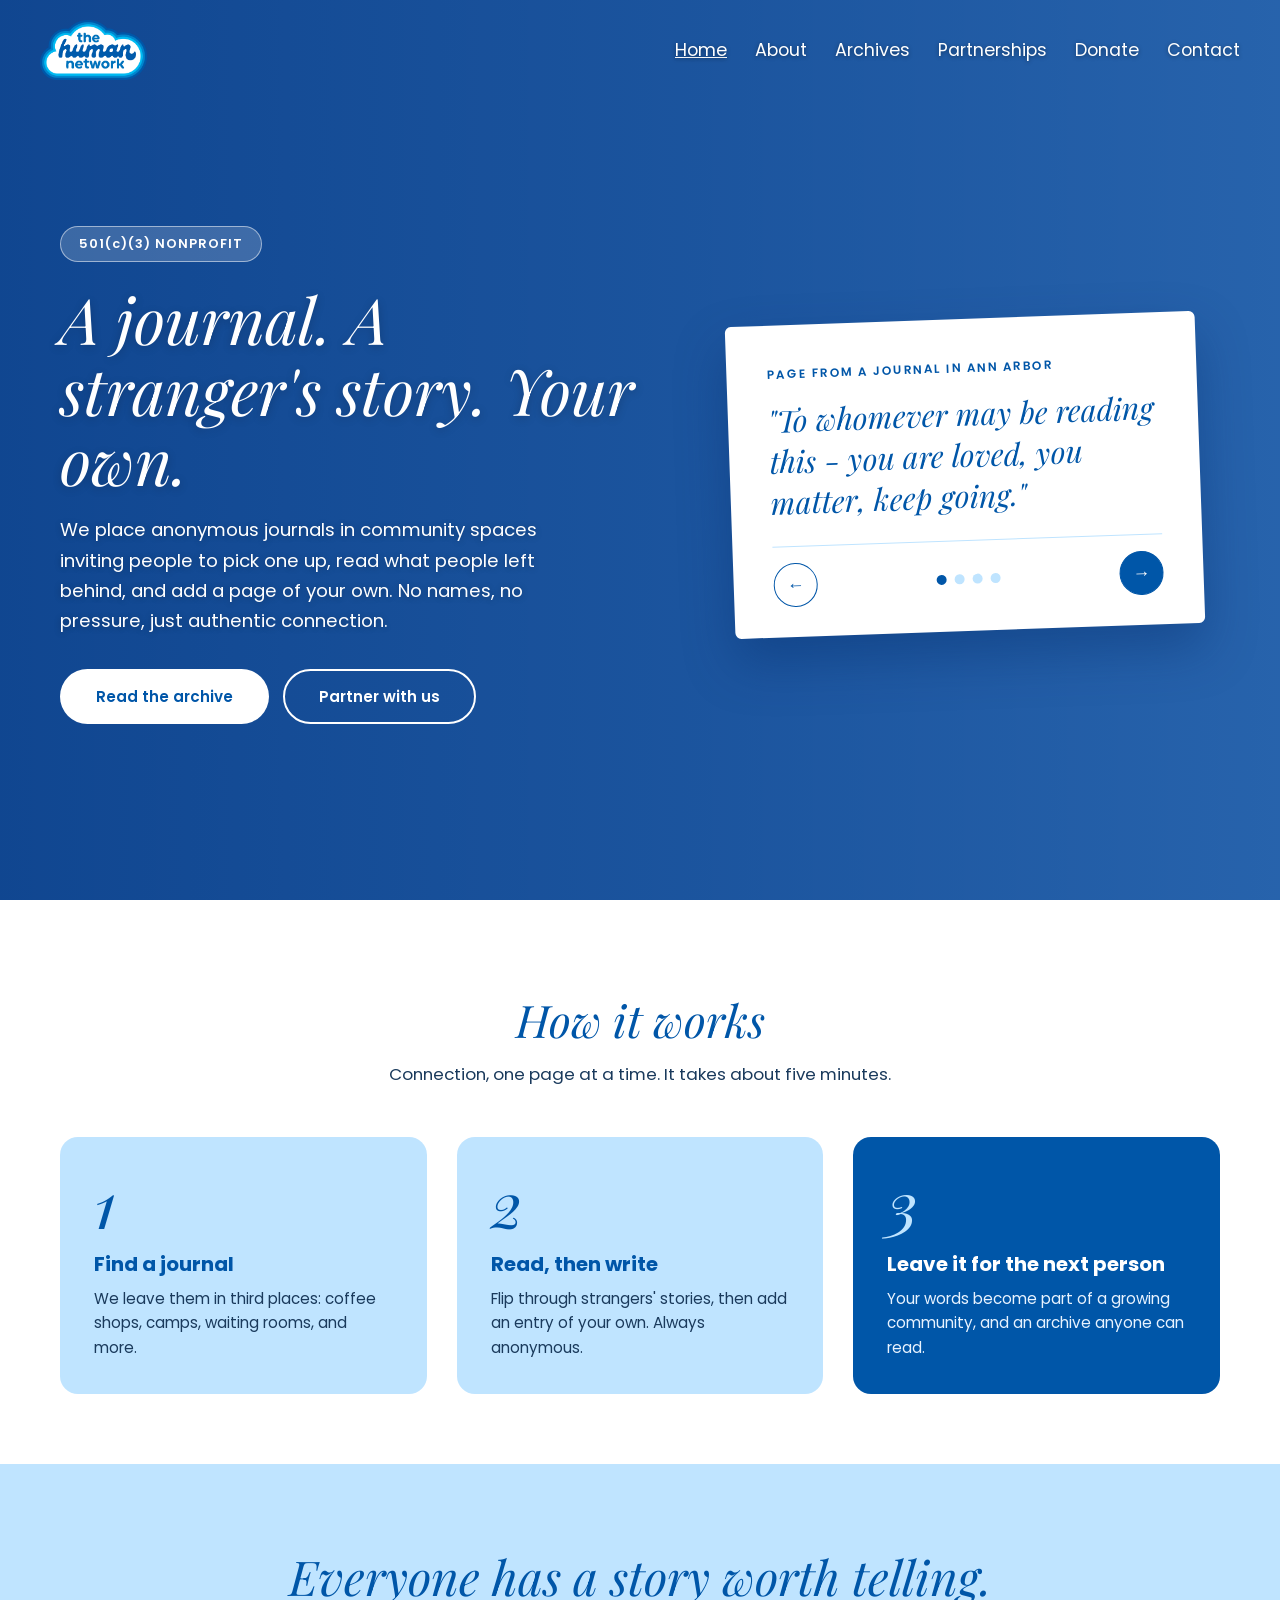
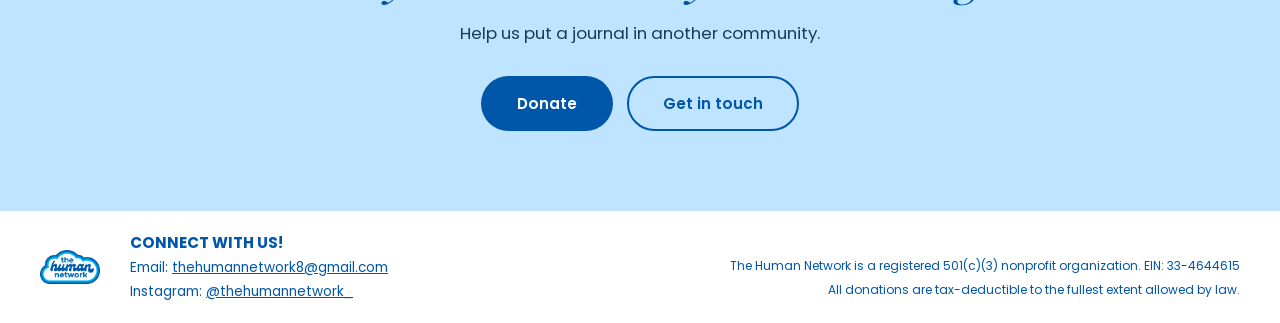
==== index.html @ d45e72b7 "Remove 'digital' from community archive description" ====
<!DOCTYPE html>
<html lang="en">
<head>
  <meta charset="UTF-8">
  <meta name="viewport" content="width=device-width, initial-scale=1.0">
  <title>The Human Network</title>

  <link rel="preconnect" href="https://fonts.googleapis.com">
  <link href="https://fonts.googleapis.com/css2?family=Playfair+Display:ital@0;1&family=Poppins:wght@400;500;600&display=swap" rel="stylesheet">
  <link rel="stylesheet" href="style.css">
</head>
<body>

  <section class="home-hero">
    <nav class="navbar">
      <a href="index.html" class="logo-link">
        <img src="assets/logo.png" alt="The Human Network" class="logo">
      </a>
      <ul class="nav-links">
        <li><a href="index.html" class="active">Home</a></li>
        <li><a href="about.html">About</a></li>
        <li><a href="archives.html">Archives</a></li>
        <li><a href="partnerships.html">Partnerships</a></li>
        <li><a href="donate.html">Donate</a></li>
        <li><a href="contact.html">Contact</a></li>
      </ul>
    </nav>

    <div class="home-hero-inner">
      <div class="home-hero-text">
        <span class="eyebrow">501(c)(3) NONPROFIT</span>
        <h1>A journal. A stranger's story. Your own.</h1>
        <p>We place anonymous journals in community spaces inviting people to pick one up, read what people left behind, and add a page of your own. No names, no pressure, just authentic connection.</p>
        <div class="hero-buttons">
          <a href="archives.html" class="btn btn-white">Read the archive</a>
          <a href="partnerships.html" class="btn btn-outline">Partner with us</a>
        </div>
      </div>

      <div class="quote-card-wrap">
        <div class="quote-card">
          <div class="quote-inner" id="quoteInner">
            <p class="quote-label" id="quoteLabel"></p>
            <blockquote id="quoteText"></blockquote>
          </div>
          <div class="quote-controls">
            <button class="quote-arrow" id="prevQuote" aria-label="Previous quote">&#8592;</button>
            <div class="quote-dots" id="quoteDots"></div>
            <button class="quote-arrow filled" id="nextQuote" aria-label="Next quote">&#8594;</button>
          </div>
        </div>
      </div>
    </div>
  </section>

  <section class="home-steps">
    <h2>How it works</h2>
    <p class="section-sub">Connection, one page at a time. It takes about five minutes.</p>
    <div class="steps-grid">
      <div class="step-card">
        <span class="step-num">1</span>
        <h3>Find a journal</h3>
        <p>We leave them in third places: coffee shops, camps, waiting rooms, and more.</p>
      </div>
      <div class="step-card">
        <span class="step-num">2</span>
        <h3>Read, then write</h3>
        <p>Flip through strangers' stories, then add an entry of your own. Always anonymous.</p>
      </div>
      <div class="step-card dark">
        <span class="step-num">3</span>
        <h3>Leave it for the next person</h3>
        <p>Your words become part of a growing community, and an archive anyone can read.</p>
      </div>
    </div>
  </section>


  <section class="home-cta">
    <h2>Everyone has a story worth telling.</h2>
    <p>Help us put a journal in another community.</p>
    <div class="hero-buttons">
      <a href="donate.html" class="btn btn-blue">Donate</a>
      <a href="contact.html" class="btn btn-blue-outline">Get in touch</a>
    </div>
  </section>

  <footer class="site-footer">
    <img src="assets/logo.png" alt="The Human Network" class="footer-logo">
    <div class="footer-body">
      <div class="footer-row">
        <h3>CONNECT WITH US!</h3>
        <span></span>
      </div>
      <div class="footer-row">
        <p>Email: <a href="mailto:thehumannetwork8@gmail.com">thehumannetwork8@gmail.com</a></p>
        <p class="legal">The Human Network is a registered 501(c)(3) nonprofit organization. EIN: 33-4644615</p>
      </div>
      <div class="footer-row">
        <p>Instagram: <a href="https://www.instagram.com/thehumannetwork_/?hl=en" target="_blank">@thehumannetwork_</a></p>
        <p class="legal">All donations are tax-deductible to the fullest extent allowed by law.</p>
      </div>
    </div>
  </footer>

  <script src="script.js"></script>
</body>
</html>
---- style.css ----
* {
  margin: 0;
  padding: 0;
  box-sizing: border-box;
}

html, body {
  height: 100%;
}

body {
  font-family: 'Poppins', sans-serif;
  color: #222;
}

img {
  max-width: 100%;
  display: block;
}

/* PAGE HERO WRAPPER (nav + quotes share this background) */
.page-hero {
  position: relative;
  min-height: 100vh;
  display: flex;
  flex-direction: column;
  overflow: hidden;
}
.page-bg-img {
  position: absolute;
  inset: 0;
  width: 100%;
  height: 100%;
  object-fit: cover;
  z-index: -1;
}

/* NAV */
.navbar {
  display: flex;
  justify-content: space-between;
  align-items: center;
  padding: 20px 40px;
  background: transparent;
  position: relative;
  z-index: 1;
}
.logo {
  height: 60px;
  width: auto;
}
.nav-links {
  display: flex;
  list-style: none;
  gap: 28px;
}
.nav-links a {
  color: white;
  text-decoration: none;
  font-size: 1.1rem;
  text-shadow: 0 1px 4px rgba(0, 0, 0, 0.4);
}
.nav-links a.active {
  text-decoration: underline;
}
.navbar-light .nav-links a,
.nav-links-dark a {
  color: #0056a8;
  text-shadow: none;
}

/* HERO TAGLINE */
.hero-tagline {
  text-align: center;
  padding: 24px 20px 0;
}
.hero-tagline p {
  font-family: 'Poppins', sans-serif;
  font-weight: 500;
  color: white;
  font-size: 1.15rem;
  text-shadow: 0 1px 6px rgba(0, 0, 0, 0.35);
  max-width: 650px;
  margin: 0 auto;
}

/* QUOTE DESCRIPTOR */
.quote-descriptor {
  font-family: 'Poppins', sans-serif;
  font-weight: 600;
  font-size: 0.9rem;
  letter-spacing: 0.5px;
  text-transform: uppercase;
  color: #bfe4ff;
  margin-bottom: 18px;
  text-shadow: 0 1px 4px rgba(0, 0, 0, 0.3);
  transition: opacity 0.5s ease;
}
.quote-descriptor.fade-out {
  opacity: 0;
}

/* QUOTE SLIDER */
.quote-slider {
  flex: 1;
  position: relative;
  display: flex;
  align-items: center;
  justify-content: center;
  text-align: center;
}
.quote-content {
  position: relative;
  max-width: 700px;
  padding: 0 80px;
  overflow: hidden;
}
.quote-inner {
  transition: transform 0.5s ease, opacity 0.5s ease;
}
.quote-inner.slide-out-left {
  transform: translateX(-60px);
  opacity: 0;
}
.quote-inner.slide-out-right {
  transform: translateX(60px);
  opacity: 0;
}
#quoteText {
  font-family: 'Playfair Display', serif;
  font-style: italic;
  font-size: 2rem;
  color: white;
  text-shadow: 0 1px 6px rgba(0, 0, 0, 0.3);
}
#quoteSource {
  font-family: 'Poppins', sans-serif;
  font-weight: 600;
  color: white;
  margin-top: 20px;
  text-shadow: 0 1px 6px rgba(0, 0, 0, 0.3);
}
.arrow {
  position: absolute;
  top: 50%;
  transform: translateY(-50%);
  background: rgba(255, 255, 255, 0.2);
  border: none;
  color: white;
  font-size: 1.5rem;
  padding: 10px 15px;
  cursor: pointer;
  border-radius: 50%;
  z-index: 2;
}
.arrow-left {
  left: 30px;
}
.arrow-right {
  right: 30px;
}

/* FOOTER */
.site-footer {
  display: flex;
  align-items: center;
  gap: 30px;
  padding: 20px 40px;
  background: white;
  color: #0056a8;
}
.footer-logo {
  width: 60px;
  height: 60px;
  object-fit: contain;
  flex-shrink: 0;
}
.footer-body {
  flex: 1;
  display: flex;
  flex-direction: column;
  gap: 4px;
}
.footer-row {
  display: flex;
  justify-content: space-between;
  gap: 20px;
}
.footer-row h3,
.footer-row p {
  flex: 1;
  color: #0056a8;
  font-family: 'Poppins', sans-serif;
}
.footer-row h3 {
  font-size: 0.95rem;
}
.footer-row p {
  font-size: 0.85rem;
  line-height: 1.5;
}
.footer-row a {
  color: #0056a8;
  text-decoration: underline;
}
.footer-row .legal {
  text-align: right;
  font-size: 0.75rem;
  line-height: 1.4;
}

/* ABOUT PAGE — HERO */
.about-top {
  background: #bfe4ff;
}
.about-hero {
  display: flex;
  flex-wrap: wrap;
  align-items: center;
  gap: 40px;
  padding: 40px 60px 80px;
  color: #1a3a5c;
}
.about-hero-image,
.about-hero-text {
  flex: 1;
  min-width: 300px;
}
.about-hero-image img {
  width: 100%;
  height: auto;
  border-radius: 16px;
}
.about-hero-text p {
  margin-bottom: 20px;
  line-height: 1.7;
  font-size: 1.15rem;
}
.pink-heading {
  color: #0056a8;
  text-decoration: underline;
  font-family: 'Playfair Display', serif;
  font-style: italic;
  font-size: 2rem;
  margin: 28px 0 14px;
}
.pink-heading:first-child {
  margin-top: 0;
}

/* ABOUT PAGE — OUR STORY */
.our-story {
  background: #0056a8;
  color: white;
  text-align: center;
  padding: 60px 40px;
}
.our-story h2 {
  font-family: 'Playfair Display', serif;
  font-size: 2.5rem;
  margin-bottom: 40px;
}
.story-grid {
  display: flex;
  flex-wrap: wrap;
  gap: 30px;
  justify-content: center;
}
.story-card {
  background: white;
  color: #0056a8;
  border-radius: 12px;
  padding: 30px;
  max-width: 340px;
  flex: 1;
  min-width: 260px;
  text-align: left;
}
.story-card img {
  width: 140px;
  height: 140px;
  object-fit: cover;
  border-radius: 50%;
  margin: 0 auto 20px;
  display: block;
}
.story-card h3 {
  font-family: 'Playfair Display', serif;
  text-align: center;
  margin-bottom: 14px;
}
.story-card p {
  font-size: 0.88rem;
  line-height: 1.55;
}

/* ABOUT PAGE — RESOURCES */
.resources {
  background: #bfe4ff;
  padding: 60px 40px;
  text-align: center;
}
.resources h2 {
  color: #0056a8;
  font-family: 'Playfair Display', serif;
  text-decoration: underline;
  font-size: 2.2rem;
  margin-bottom: 16px;
}
.resources-intro {
  max-width: 700px;
  margin: 0 auto 40px;
  color: #333;
}
.resource-grid {
  display: grid;
  grid-template-columns: repeat(auto-fit, minmax(230px, 1fr));
  gap: 20px;
  max-width: 1100px;
  margin: 0 auto;
}
.resource-card {
  background: #0056a8;
  color: white;
  border-radius: 12px;
  padding: 24px;
  text-align: left;
}
.resource-card h3 {
  font-family: 'Poppins', sans-serif;
  font-size: 1.05rem;
  margin-bottom: 8px;
}
.resource-card p {
  font-size: 0.85rem;
  line-height: 1.45;
  margin-bottom: 10px;
}
.resource-card a {
  color: #bfe4ff;
  font-weight: 600;
  text-decoration: underline;
}

/* ARCHIVES PAGE */
.archives-top {
  background: #bfe4ff;
  padding-bottom: 60px;
}
.archives-header {
  text-align: center;
  padding: 50px 20px 40px;
}
.archives-header h1 {
  font-family: 'Playfair Display', serif;
  font-style: italic;
  font-size: 3.2rem;
  color: #0056a8;
  letter-spacing: 1px;
  display: inline-block;
  border-bottom: 3px solid #26b9f0;
  padding-bottom: 8px;
  margin-bottom: 16px;
}
.archives-header p {
  font-family: 'Poppins', sans-serif;
  font-size: 1.1rem;
  color: #1a3a5c;
}

.archives-grid {
  display: grid;
  grid-template-columns: repeat(3, 1fr);
  gap: 40px;
  padding: 20px 60px 0;
}
.archive-card {
  text-align: center;
  position: relative;
  overflow: hidden;
  background: #bfe4ff;
}
.archive-card h3 {
  font-family: 'Poppins', sans-serif;
  font-weight: 600;
  font-size: 1.3rem;
  color: #0056a8;
  margin-bottom: 4px;
}
.archive-location {
  font-family: 'Poppins', sans-serif;
  color: #1a3a5c;
  font-size: 0.95rem;
  margin-bottom: 16px;
}
.flipbook-wrap {
  position: relative;
  width: 100%;
}
.flipbook-wrap iframe {
  width: 100%;
  height: 460px;
  border: 1px solid lightgray;
  border-radius: 8px;
}

@media (max-width: 900px) {
  .archives-grid {
    grid-template-columns: repeat(2, 1fr);
  }
}
@media (max-width: 600px) {
  .archives-grid {
    grid-template-columns: 1fr;
  }
}

/* DONATE PAGE */
.donate-top {
  background: #bfe4ff;
}
.donate-hero {
  display: flex;
  flex-wrap: wrap;
  gap: 50px;
  padding: 30px 60px 80px;
  align-items: center;
}
.donate-left {
  flex: 1.2;
  min-width: 320px;
  display: flex;
  flex-direction: column;
}
.donate-left h1 {
  font-family: 'Playfair Display', serif;
  font-style: italic;
  font-size: 2.6rem;
  color: #0056a8;
  margin-bottom: 16px;
}
.donate-left p {
  font-family: 'Poppins', sans-serif;
  color: #1a3a5c;
  font-size: 1rem;
  line-height: 1.6;
  margin-bottom: 24px;
}
.donate-left img {
  width: 100%;
  flex: 1;
  max-height: 600px;
  object-fit: cover;
  object-position: bottom;
  border-radius: 16px;
}
.donate-right {
  flex: 1;
  min-width: 380px;
  display: flex;
  justify-content: center;
  padding-top: 10px;
}
.donate-right dbox-widget {
  width: 100%;
  max-width: 460px;
}

/* CONTACT PAGE */
.contact-top {
  background: #bfe4ff;
}
.contact-hero {
  text-align: center;
  padding: 50px 60px 20px;
}
.contact-hero h1 {
  font-family: 'Poppins', sans-serif;
  font-weight: 600;
  font-size: 2.1rem;
  color: #0056a8;
  max-width: 900px;
  margin: 0 auto 16px;
  line-height: 1.4;
}

.contact-message-section {
  text-align: center;
  padding: 20px 60px 80px;
}
.contact-email {
  font-weight: 600;
  font-size: 1.2rem;
  font-family: 'Poppins', sans-serif;
  color: #1a3a5c;
}
.contact-email a {
  color: #0056a8;
  text-decoration: underline;
}

/* TEAM SECTION */
.team-section {
  background: #bfe4ff;
  text-align: center;
  padding: 60px 40px 80px;
}
.team-section h2 {
  font-family: 'Playfair Display', serif;
  font-size: 2.5rem;
  color: #0056a8;
  margin-bottom: 50px;
}
.team-grid {
  display: flex;
  flex-wrap: wrap;
  justify-content: center;
  gap: 60px;
}
.team-member {
  max-width: 260px;
}
.team-member img {
  width: 220px;
  height: 280px;
  object-fit: cover;
  border-radius: 16px;
  margin: 0 auto 16px;
}
.team-member h3 {
  font-family: 'Playfair Display', serif;
  color: #0056a8;
  font-size: 1.3rem;
  margin-bottom: 4px;
}
.team-member p {
  font-family: 'Poppins', sans-serif;
  color: #1a3a5c;
}

/* PARTNERSHIPS PAGE */
.partnerships-top {
  background: #bfe4ff;
}
.partnerships-header {
  text-align: center;
  padding: 50px 20px 60px;
}
.partnerships-header h1 {
  font-family: 'Playfair Display', serif;
  font-style: italic;
  font-size: 3rem;
  color: #0056a8;
  margin-bottom: 14px;
}
.partnerships-header p {
  font-family: 'Poppins', sans-serif;
  color: #1a3a5c;
  font-size: 1.05rem;
  max-width: 650px;
  margin: 0 auto;
}

.partnerships-bento {
  background: white;
  padding: 60px;
  display: grid;
  grid-template-columns: repeat(2, 1fr);
  gap: 30px;
  max-width: 1300px;
  margin: 0 auto;
}
.bento-card {
  border-radius: 16px;
  min-height: 320px;
}
.bento-dark {
  background: #0056a8;
  color: white;
}
.bento-light {
  background: #bfe4ff;
  color: #1a3a5c;
}

/* Split layout: image left, text right, side by side */
.bento-split {
  display: flex;
  overflow: hidden;
}
.bento-split-image {
  flex: 1;
  min-width: 0;
}
.bento-split-image img {
  width: 100%;
  height: 100%;
  min-height: 320px;
  object-fit: cover;
  display: block;
}
.bento-split-text {
  flex: 1;
  padding: 30px;
  display: flex;
  flex-direction: column;
  justify-content: center;
}

/* Text-only layout */
.bento-text-only {
  padding: 36px;
  display: flex;
  flex-direction: column;
  justify-content: center;
}

.bento-card h3 {
  font-family: 'Playfair Display', serif;
  font-style: italic;
  font-size: 1.5rem;
  margin-bottom: 14px;
}
.bento-dark h3 {
  color: white;
}
.bento-light h3 {
  color: #0056a8;
}

.bento-card ul {
  list-style: none;
  padding: 0;
}
.bento-card li {
  font-family: 'Poppins', sans-serif;
  font-size: 0.92rem;
  line-height: 1.6;
  padding-left: 18px;
  position: relative;
  margin-bottom: 8px;
}
.bento-dark li {
  color: #e8f3ff;
}
.bento-light li {
  color: #1a3a5c;
}
.bento-dark li::before {
  content: "•";
  color: #bfe4ff;
  position: absolute;
  left: 0;
}
.bento-light li::before {
  content: "•";
  color: #0056a8;
  position: absolute;
  left: 0;
}

@media (max-width: 800px) {
  .partnerships-bento {
    grid-template-columns: 1fr;
    padding: 40px 24px;
  }
  .bento-split {
    flex-direction: column;
  }
  .bento-split-image img {
    min-height: 220px;
  }
}

/* PARTNERSHIPS CTA */
.header-cta {
  display: flex;
  align-items: center;
  justify-content: center;
  flex-wrap: wrap;
  gap: 18px;
  margin-top: 28px;
}
.header-cta span {
  font-family: 'Playfair Display', serif;
  font-style: italic;
  font-size: 1.3rem;
  color: #0056a8;
}
.cta-btn {
  display: inline-block;
  background: #0056a8;
  color: white;
  font-family: 'Poppins', sans-serif;
  font-weight: 600;
  padding: 12px 32px;
  border-radius: 30px;
  text-decoration: none;
  letter-spacing: 0.5px;
}
.cta-btn:hover {
  background: #003f7d;
}

/* HOME PAGE */
.home-hero {
  position: relative;
  min-height: 100vh;
  display: flex;
  flex-direction: column;
  background:
    linear-gradient(90deg, rgba(0, 50, 125, 0.62) 0%, rgba(0, 50, 125, 0.35) 55%, rgba(0, 50, 125, 0.08) 100%),
    url('assets/quote-bg.jpg') center / cover no-repeat #2a67b0;
}
.home-hero-inner {
  flex: 1;
  display: flex;
  flex-wrap: wrap;
  align-items: center;
  justify-content: center;
  gap: 60px;
  padding: 30px 60px 80px;
  max-width: 1280px;
  margin: 0 auto;
  width: 100%;
}
.home-hero-text {
  flex: 1 1 480px;
}
.eyebrow {
  display: inline-block;
  background: rgba(255, 255, 255, 0.18);
  border: 1px solid rgba(255, 255, 255, 0.5);
  color: white;
  border-radius: 30px;
  padding: 8px 18px;
  font-size: 0.8rem;
  font-weight: 600;
  letter-spacing: 1px;
}
.home-hero-text h1 {
  font-family: 'Playfair Display', serif;
  font-style: italic;
  font-weight: 400;
  font-size: clamp(2.4rem, 5vw, 4.2rem);
  line-height: 1.1;
  color: white;
  margin: 22px 0 20px;
  text-shadow: 0 2px 10px rgba(0, 0, 0, 0.2);
}
.home-hero-text p {
  color: white;
  font-size: 1.15rem;
  line-height: 1.65;
  max-width: 520px;
  margin-bottom: 32px;
  text-shadow: 0 1px 6px rgba(0, 0, 0, 0.25);
}
.hero-buttons {
  display: flex;
  gap: 14px;
  flex-wrap: wrap;
}
.btn {
  display: inline-block;
  font-family: 'Poppins', sans-serif;
  font-weight: 600;
  font-size: 0.95rem;
  padding: 14px 34px;
  border-radius: 30px;
  text-decoration: none;
  border: 2px solid transparent;
}
.btn-white { background: white; color: #0056a8; }
.btn-outline { border-color: white; color: white; }
.btn-blue { background: #0056a8; color: white; }
.btn-blue-outline { border-color: #0056a8; color: #0056a8; }

/* Quote card */
.quote-card-wrap {
  flex: 1 1 400px;
  display: flex;
  justify-content: center;
}
.quote-card {
  background: white;
  border-radius: 6px;
  padding: 40px 40px 30px;
  max-width: 470px;
  box-shadow: 0 24px 50px rgba(0, 40, 100, 0.35);
  transform: rotate(-2deg);
}
.quote-card .quote-inner {
  transition: transform 0.4s ease, opacity 0.4s ease;
}
.quote-card .quote-inner.slide-out-left { transform: translateX(-40px); opacity: 0; }
.quote-card .quote-inner.slide-out-right { transform: translateX(40px); opacity: 0; }
.quote-label {
  font-size: 0.75rem;
  font-weight: 600;
  letter-spacing: 1.5px;
  text-transform: uppercase;
  color: #0056a8;
}
.quote-card blockquote {
  font-family: 'Playfair Display', serif;
  font-style: italic;
  font-size: 1.9rem;
  line-height: 1.35;
  color: #0056a8;
  margin: 16px 0 24px;
}
.quote-controls {
  display: flex;
  justify-content: space-between;
  align-items: center;
  border-top: 1px solid #bfe4ff;
  padding-top: 16px;
}
.quote-arrow {
  width: 44px;
  height: 44px;
  border-radius: 50%;
  border: 1px solid #0056a8;
  background: white;
  color: #0056a8;
  font-size: 1.1rem;
  cursor: pointer;
}
.quote-arrow.filled { background: #0056a8; color: white; }
.quote-dots { display: flex; gap: 8px; }
.quote-dot {
  width: 10px;
  height: 10px;
  border-radius: 50%;
  border: none;
  padding: 0;
  background: #bfe4ff;
  cursor: pointer;
}
.quote-dot.active { background: #0056a8; }

/* How it works */
.home-steps {
  background: white;
  text-align: center;
  padding: 90px 60px 70px;
}
.home-steps h2,
.home-values h2,
.home-cta h2 {
  font-family: 'Playfair Display', serif;
  font-style: italic;
  font-weight: 400;
  font-size: 2.8rem;
  color: #0056a8;
  margin-bottom: 12px;
}
.section-sub {
  color: #1a3a5c;
  font-size: 1.05rem;
  max-width: 560px;
  margin: 0 auto 50px;
}
.steps-grid {
  display: grid;
  grid-template-columns: repeat(auto-fit, minmax(260px, 1fr));
  gap: 30px;
  max-width: 1200px;
  margin: 0 auto;
  text-align: left;
}
.step-card {
  background: #bfe4ff;
  border-radius: 18px;
  padding: 34px;
  color: #1a3a5c;
}
.step-card.dark { background: #0056a8; color: #e8f3ff; }
.step-num {
  display: block;
  font-family: 'Playfair Display', serif;
  font-style: italic;
  font-size: 4rem;
  line-height: 1;
  color: #0056a8;
}
.step-card.dark .step-num { color: #bfe4ff; }
.step-card h3 {
  font-size: 1.25rem;
  color: #0056a8;
  margin: 14px 0 8px;
}
.step-card.dark h3 { color: white; }
.step-card p { font-size: 0.95rem; line-height: 1.6; }

/* Values */
.home-values {
  display: flex;
  flex-wrap: wrap;
  align-items: center;
  gap: 60px;
  max-width: 1200px;
  margin: 0 auto;
  padding: 70px 60px 90px;
}
.values-text { flex: 1 1 380px; }
.values-text h2 { font-size: 2.8rem; margin-bottom: 18px; }
.values-text p { font-size: 1.05rem; line-height: 1.7; color: #1a3a5c; }
.values-list { flex: 1 1 420px; display: grid; gap: 16px; }
.value-card {
  border: 2px solid #bfe4ff;
  border-radius: 16px;
  padding: 22px 26px;
}
.value-card h3 {
  font-family: 'Playfair Display', serif;
  font-style: italic;
  font-size: 1.6rem;
  color: #0056a8;
}
.value-card p { font-size: 0.95rem; color: #1a3a5c; margin-top: 4px; }

/* Closing call to action */
.home-cta {
  background: #bfe4ff;
  text-align: center;
  padding: 80px 40px;
}
.home-cta h2 { font-size: 3rem; }
.home-cta p { color: #1a3a5c; font-size: 1.05rem; margin: 0 auto 30px; }
.home-cta .hero-buttons { justify-content: center; }

.quote-card #quoteText {
  color: #0056a8;
  text-shadow: none;
  font-size: 1.9rem;
}
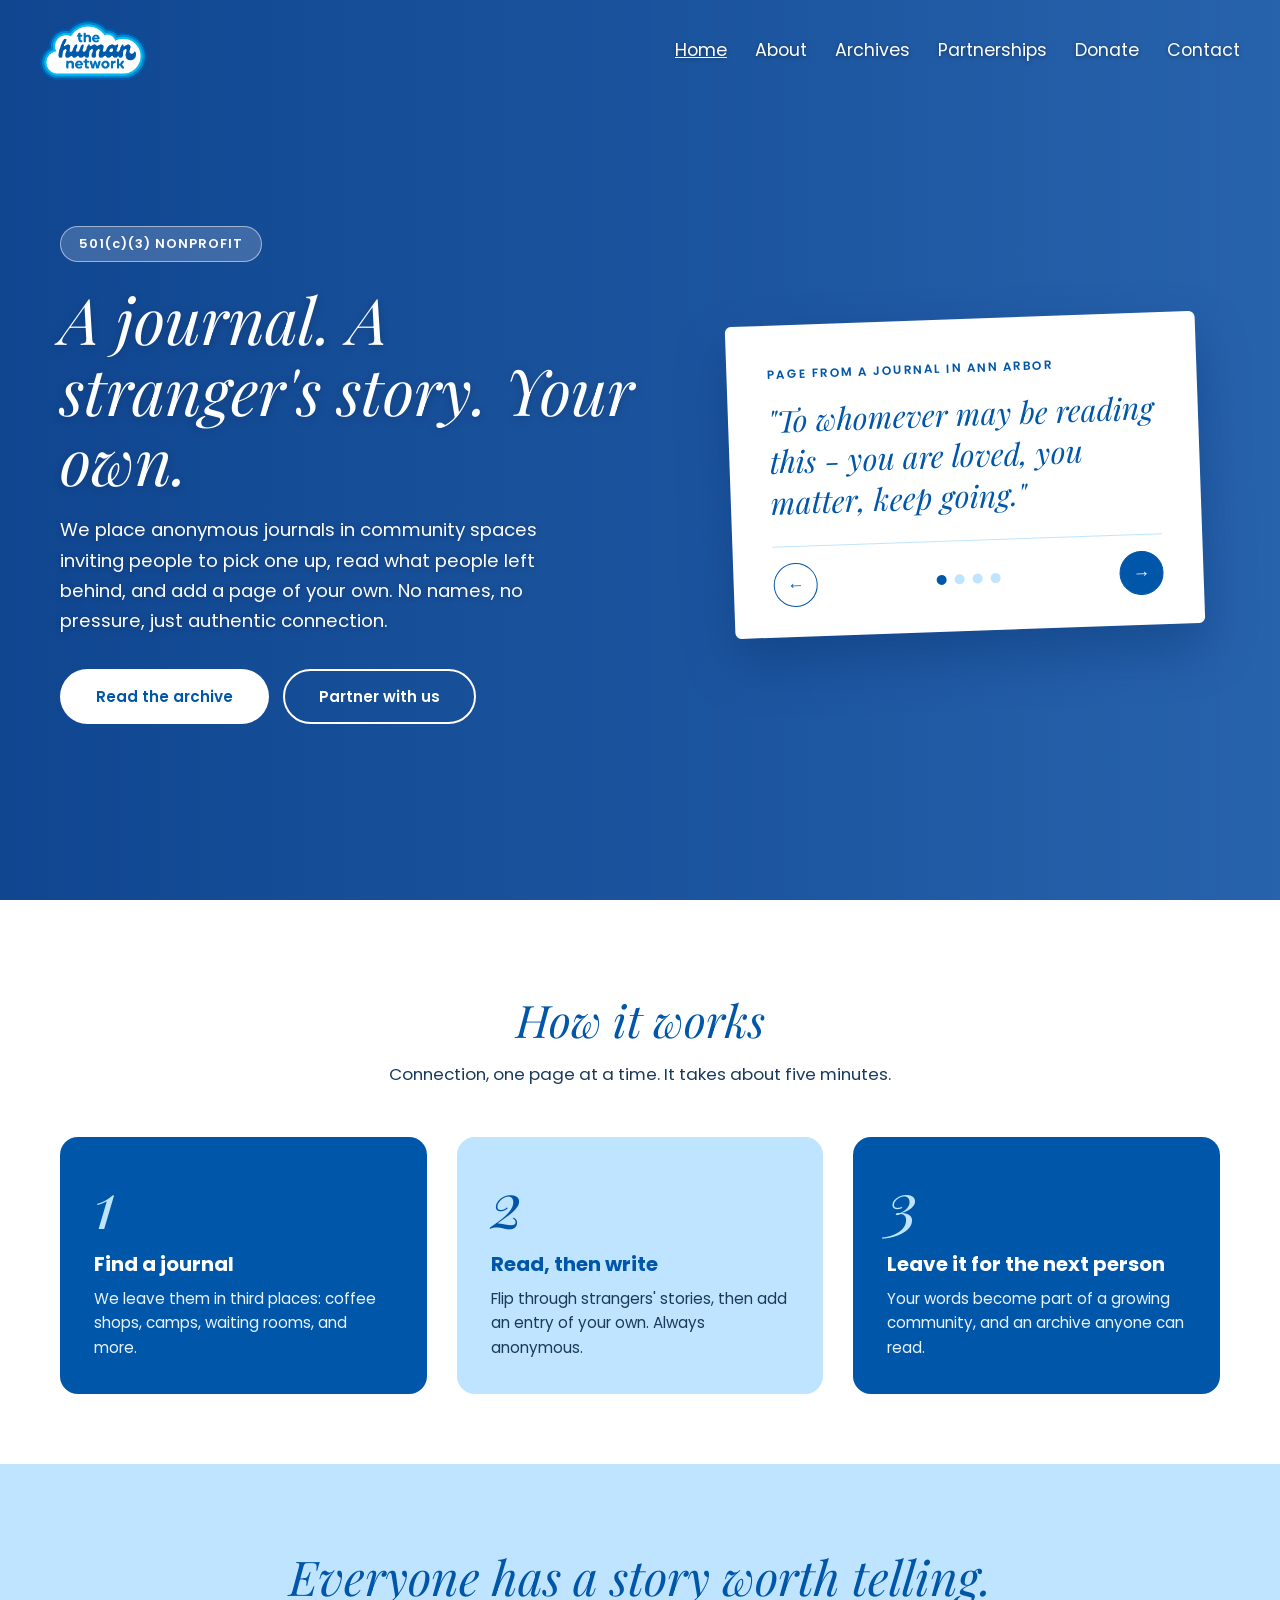
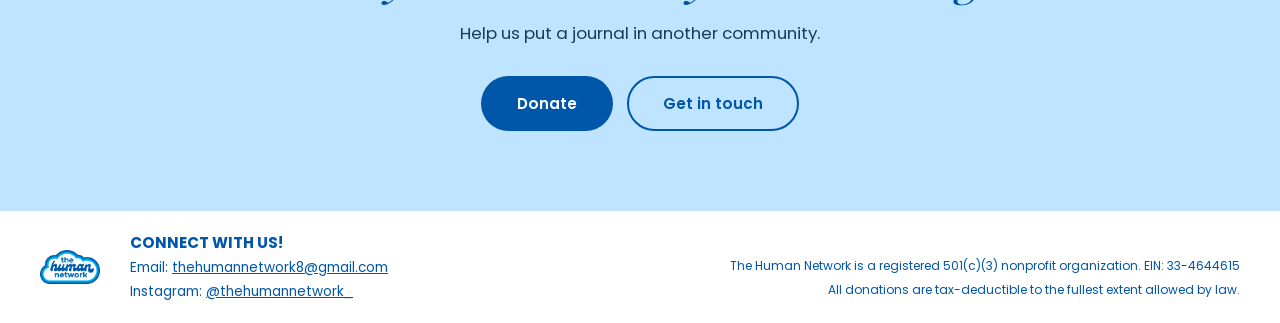
==== commit 467b3038: "Change step-card class to 'dark' in index.html" ====
--- a/index.html
+++ b/index.html
@@ -57,7 +57,7 @@
     <h2>How it works</h2>
     <p class="section-sub">Connection, one page at a time. It takes about five minutes.</p>
     <div class="steps-grid">
-      <div class="step-card">
+      <div class="step-card dark">
         <span class="step-num">1</span>
         <h3>Find a journal</h3>
         <p>We leave them in third places: coffee shops, camps, waiting rooms, and more.</p>
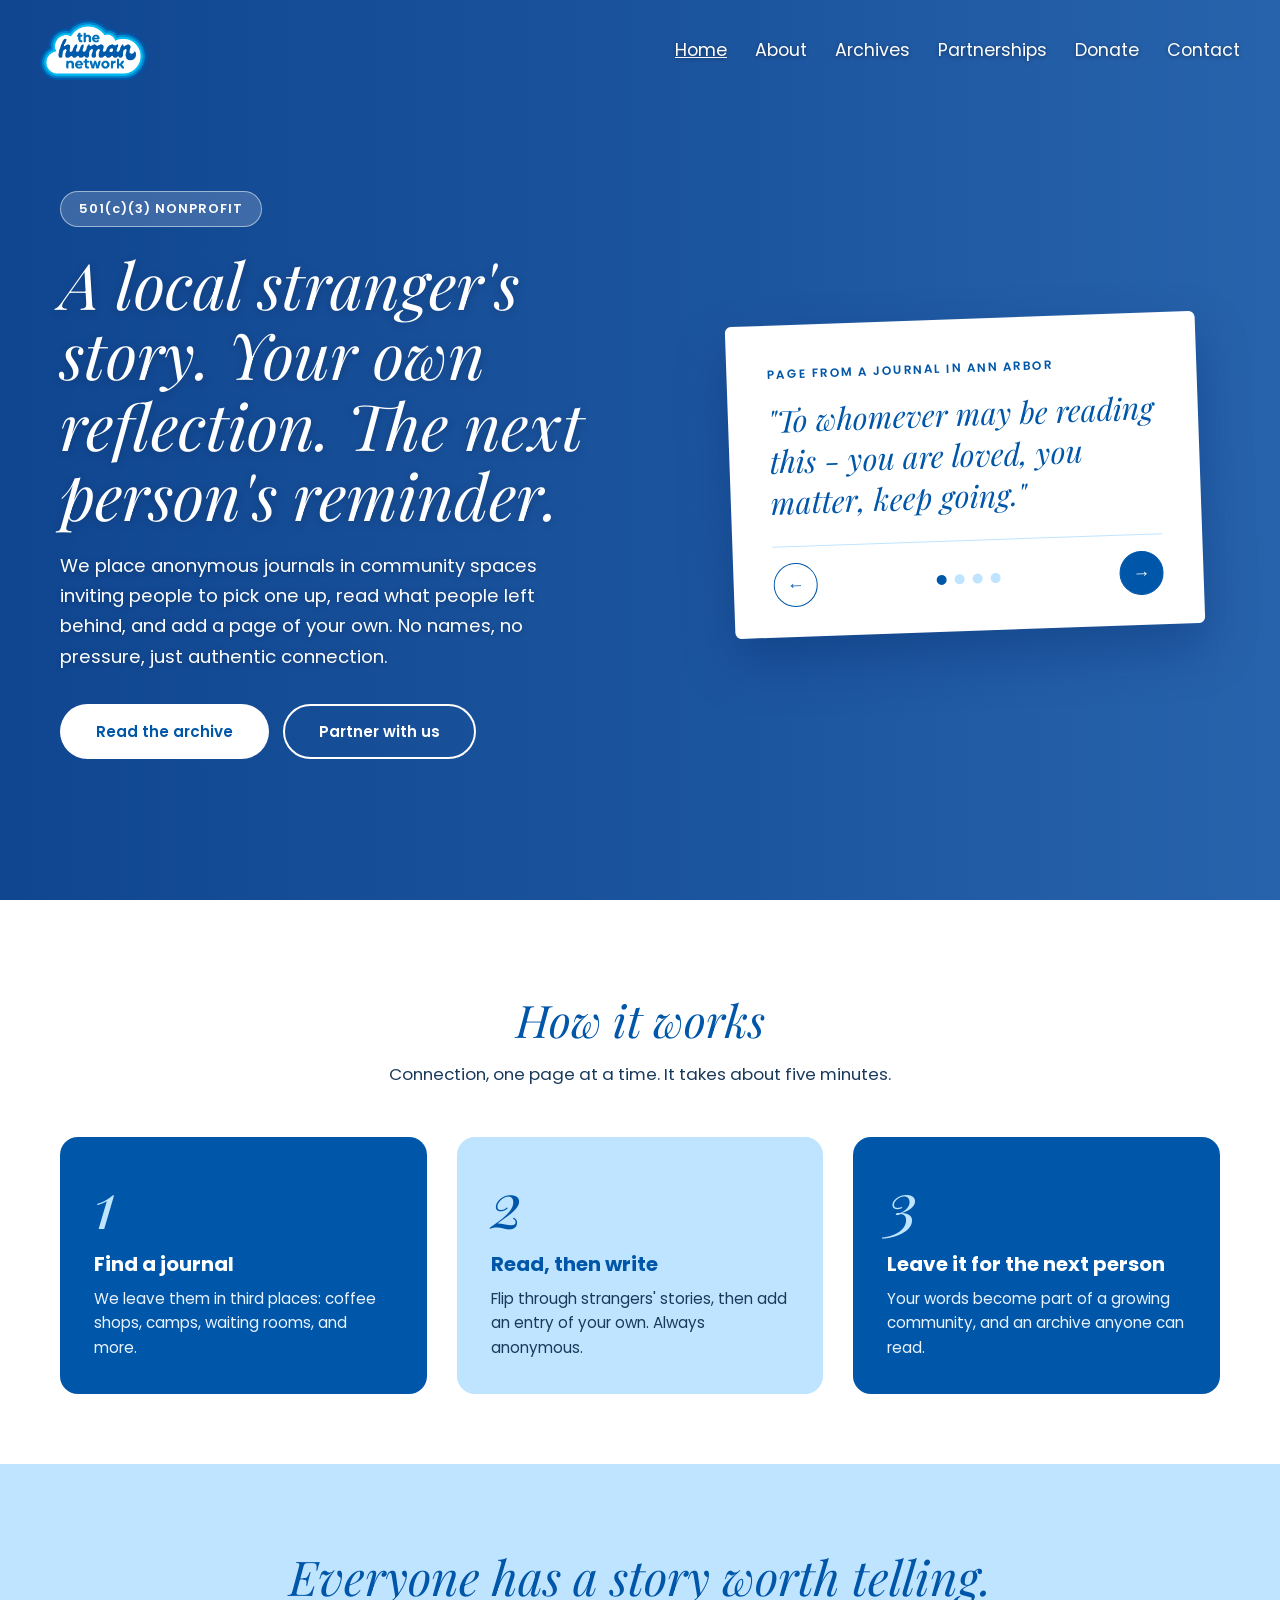
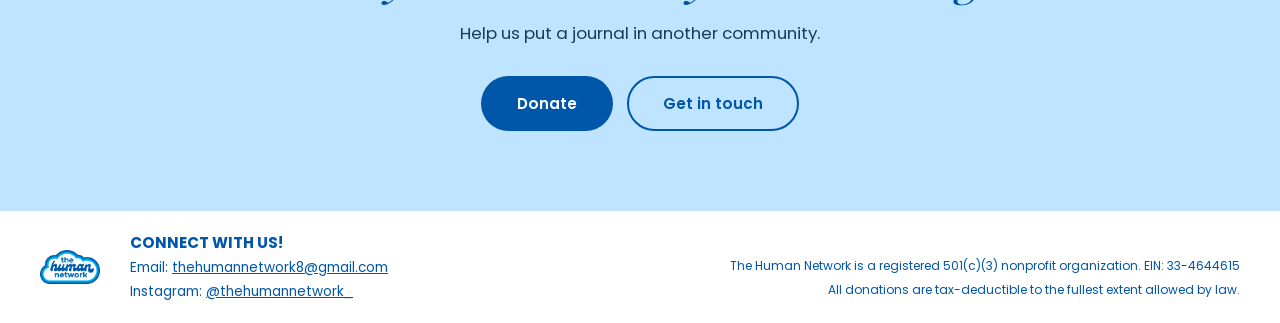
==== commit ce17a4b8: "Update hero text in index.html" ====
--- a/index.html
+++ b/index.html
@@ -29,7 +29,7 @@
     <div class="home-hero-inner">
       <div class="home-hero-text">
         <span class="eyebrow">501(c)(3) NONPROFIT</span>
-        <h1>A journal. A stranger's story. Your own.</h1>
+        <h1>A local stranger's story. Your own reflection. The next person's reminder.</h1>
         <p>We place anonymous journals in community spaces inviting people to pick one up, read what people left behind, and add a page of your own. No names, no pressure, just authentic connection.</p>
         <div class="hero-buttons">
           <a href="archives.html" class="btn btn-white">Read the archive</a>
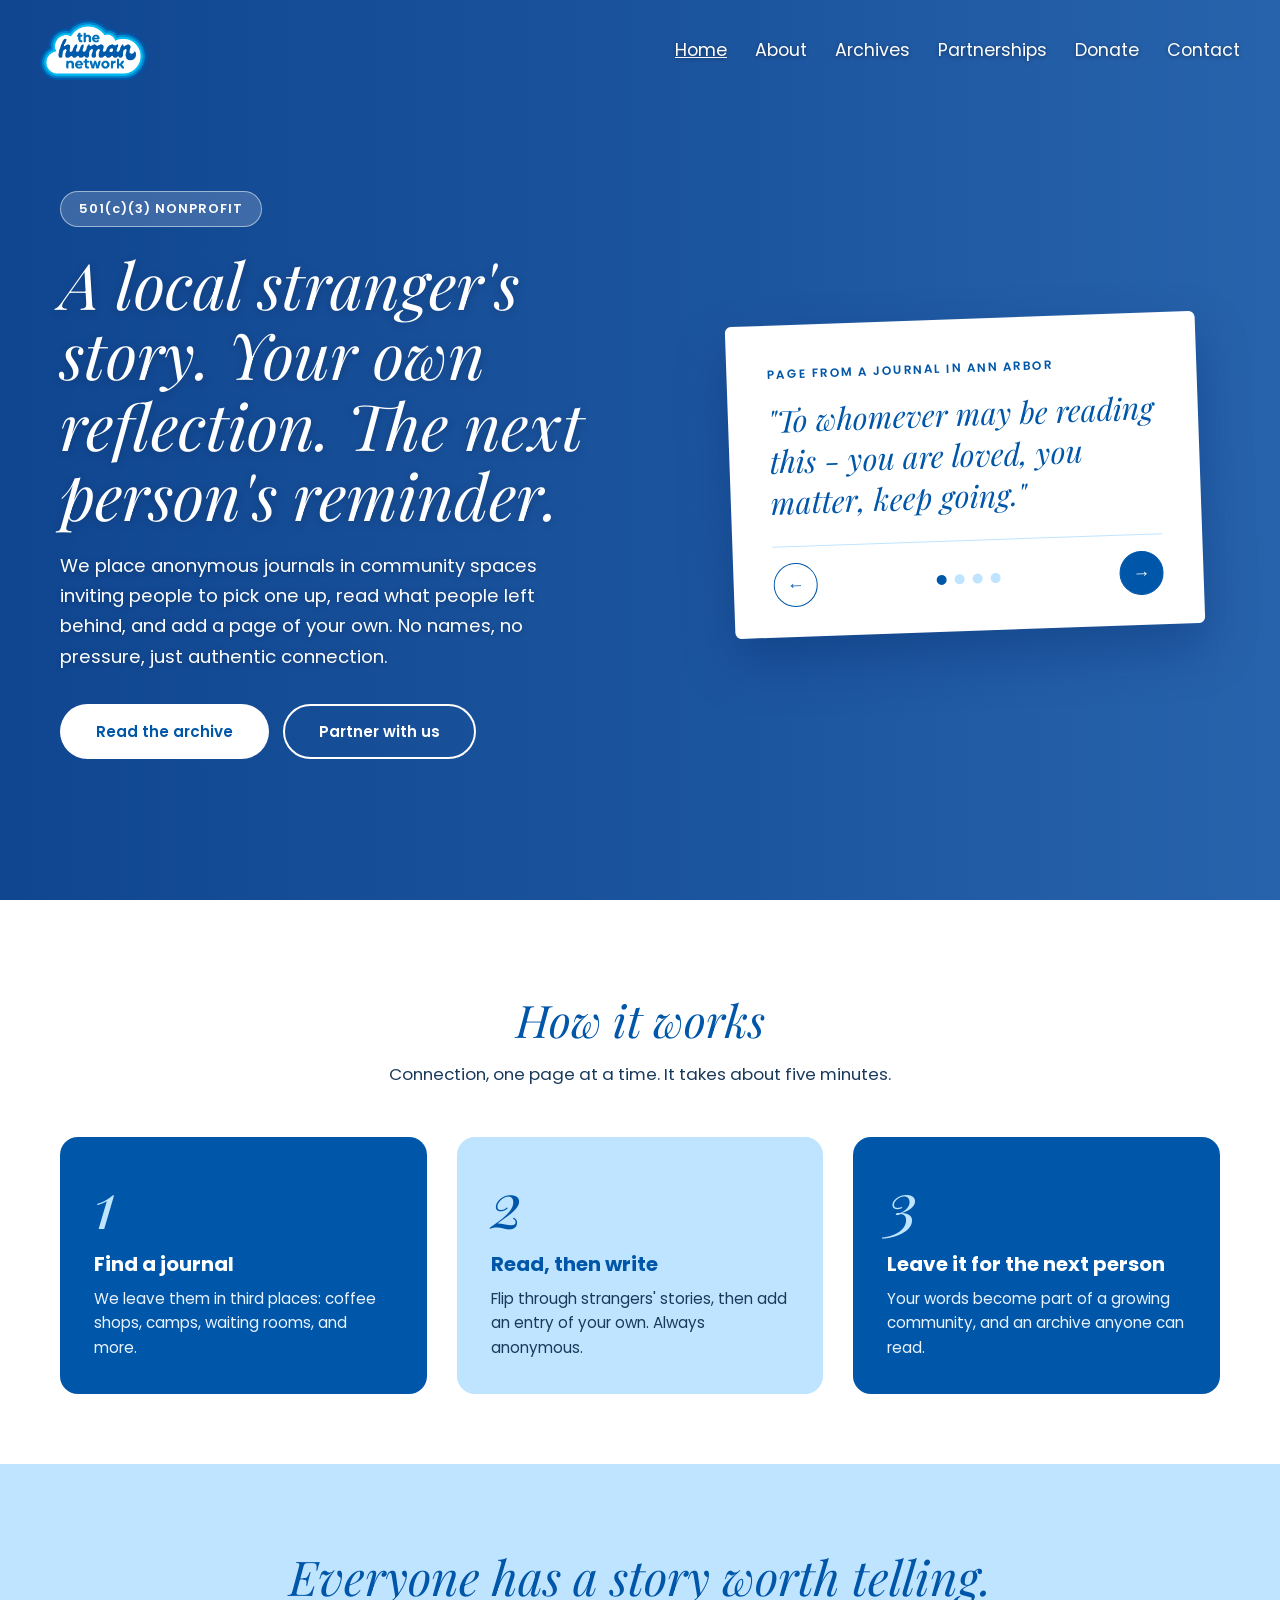
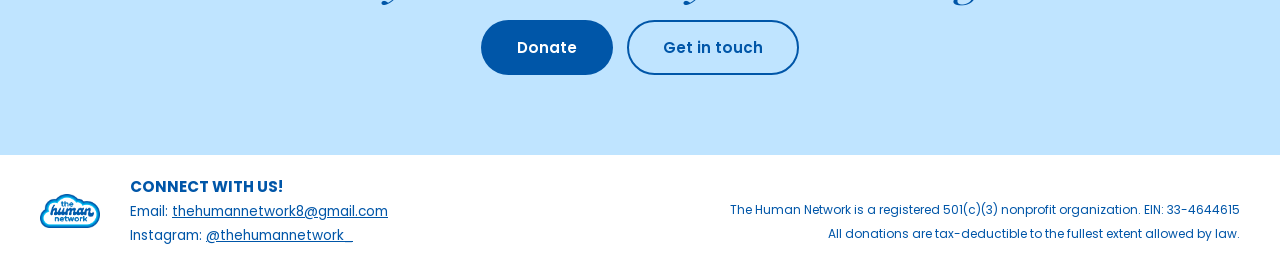
==== commit c2f5d60b: "Remove call to action paragraph from home section" ====
--- a/index.html
+++ b/index.html
@@ -78,7 +78,6 @@
 
   <section class="home-cta">
     <h2>Everyone has a story worth telling.</h2>
-    <p>Help us put a journal in another community.</p>
     <div class="hero-buttons">
       <a href="donate.html" class="btn btn-blue">Donate</a>
       <a href="contact.html" class="btn btn-blue-outline">Get in touch</a>
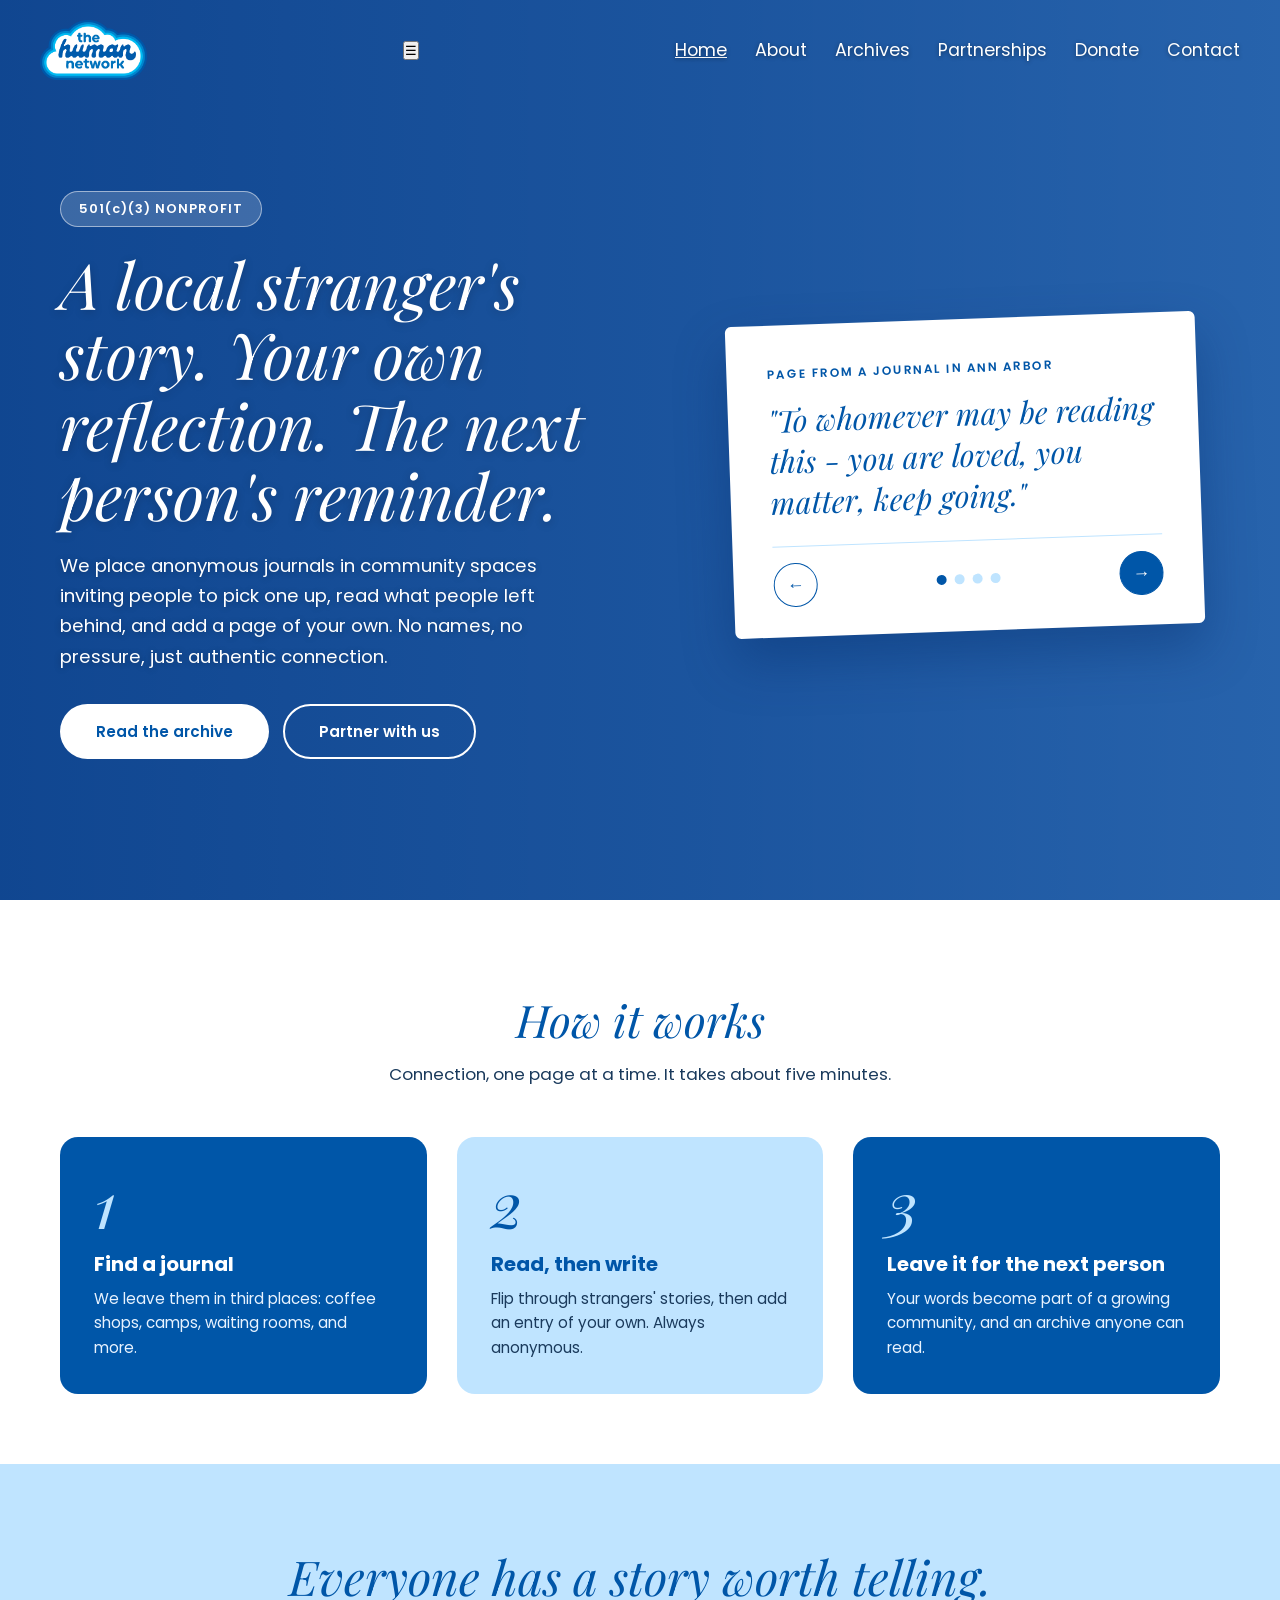
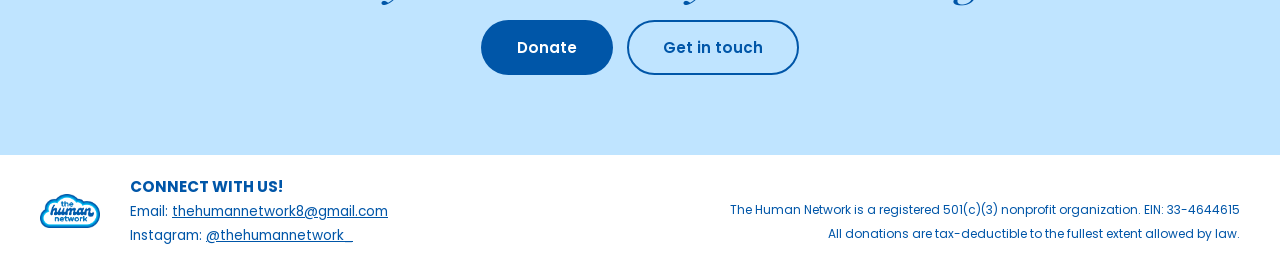
==== commit 5743b101: "Add navigation toggle button to index.html" ====
--- a/index.html
+++ b/index.html
@@ -16,6 +16,7 @@
       <a href="index.html" class="logo-link">
         <img src="assets/logo.png" alt="The Human Network" class="logo">
       </a>
+      <button class="nav-toggle" id="navToggle" aria-label="Open menu" aria-expanded="false">&#9776;</button>
       <ul class="nav-links">
         <li><a href="index.html" class="active">Home</a></li>
         <li><a href="about.html">About</a></li>
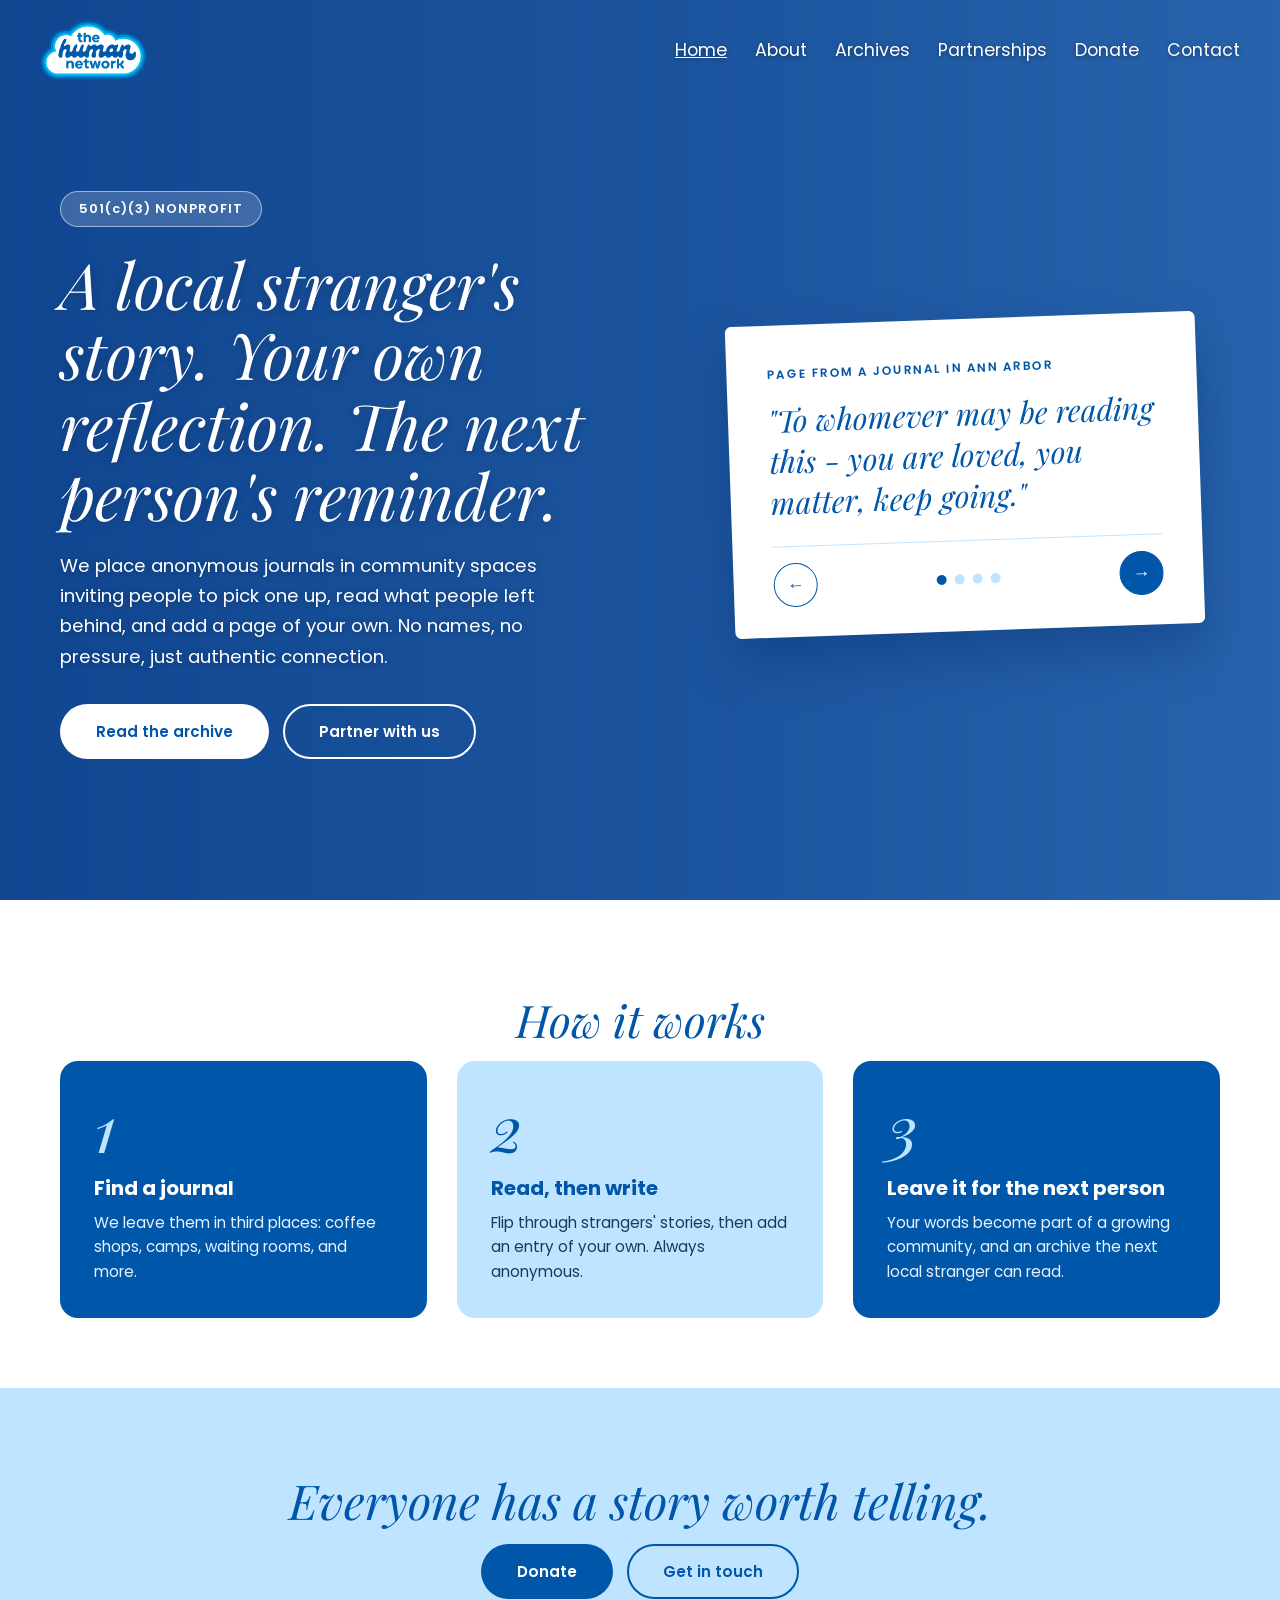
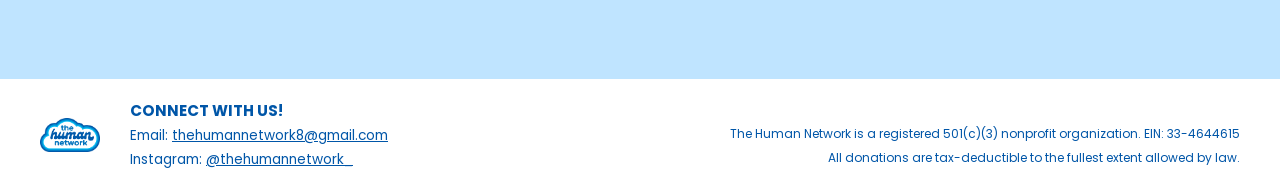
==== commit fff3acaf: "Revise text in home-steps section Updated text to clarify community interaction." ====
--- a/index.html
+++ b/index.html
@@ -56,7 +56,6 @@
 
   <section class="home-steps">
     <h2>How it works</h2>
-    <p class="section-sub">Connection, one page at a time. It takes about five minutes.</p>
     <div class="steps-grid">
       <div class="step-card dark">
         <span class="step-num">1</span>
@@ -71,7 +70,7 @@
       <div class="step-card dark">
         <span class="step-num">3</span>
         <h3>Leave it for the next person</h3>
-        <p>Your words become part of a growing community, and an archive anyone can read.</p>
+        <p>Your words become part of a growing community, and an archive the next local stranger can read.</p>
       </div>
     </div>
   </section>
--- a/style.css
+++ b/style.css
@@ -936,3 +936,117 @@
   text-shadow: none;
   font-size: 1.9rem;
 }
+
+/* MOBILE */
+.nav-toggle {
+  display: none;
+}
+
+@media (max-width: 900px) {
+  .navbar {
+    padding: 14px 20px;
+  }
+  .logo {
+    height: 48px;
+  }
+  .nav-toggle {
+    display: block;
+    background: none;
+    border: none;
+    font-size: 1.9rem;
+    line-height: 1;
+    padding: 4px 8px;
+    color: white;
+    cursor: pointer;
+  }
+  .navbar-light .nav-toggle {
+    color: #0056a8;
+  }
+  .nav-links {
+    display: none;
+    position: absolute;
+    top: 100%;
+    left: 20px;
+    right: 20px;
+    flex-direction: column;
+    gap: 0;
+    background: white;
+    border-radius: 14px;
+    box-shadow: 0 12px 30px rgba(0, 40, 100, 0.25);
+    padding: 8px 0;
+    z-index: 20;
+  }
+  .navbar.open .nav-links {
+    display: flex;
+  }
+  .nav-links a,
+  .navbar-light .nav-links a,
+  .nav-links-dark a {
+    display: block;
+    padding: 14px 22px;
+    color: #0056a8;
+    text-shadow: none;
+    font-size: 1.05rem;
+  }
+}
+
+@media (max-width: 700px) {
+  /* Home */
+  .home-hero-inner { padding: 10px 24px 60px; gap: 40px; }
+  .quote-card { padding: 28px 24px 22px; transform: rotate(-1deg); }
+  .quote-card blockquote,
+  .quote-card #quoteText { font-size: 1.4rem; }
+  .home-steps { padding: 60px 24px 50px; }
+  .home-steps h2, .home-cta h2 { font-size: 2.1rem; }
+  .home-cta { padding: 60px 24px; }
+
+  /* About */
+  .about-hero { padding: 24px 24px 50px; gap: 30px; }
+  .about-hero-image, .about-hero-text { min-width: 0; }
+  .about-hero-text p { font-size: 1.05rem; }
+  .pink-heading { font-size: 1.7rem; }
+  .our-story { padding: 50px 20px; }
+  .our-story h2 { font-size: 2rem; }
+  .story-card { min-width: 0; padding: 24px; }
+  .resources { padding: 50px 20px; }
+  .resources h2 { font-size: 1.8rem; }
+
+  /* Archives */
+  .archives-header h1 { font-size: 2.4rem; }
+  .archives-grid { padding: 20px 20px 0; }
+  .flipbook-wrap iframe { height: 420px; }
+
+  /* Partnerships */
+  .partnerships-header h1 { font-size: 2.3rem; }
+  .partnerships-bento { padding: 30px 20px; }
+
+  /* Donate */
+  .donate-hero { padding: 20px 20px 50px; gap: 30px; }
+  .donate-left, .donate-right { flex: 1 1 100%; min-width: 0; }
+  .donate-left h1 { font-size: 2.1rem; }
+  .donate-left img { flex: none; height: 260px; }
+  .donate-right dbox-widget { max-width: 100%; }
+
+  /* Contact */
+  .contact-hero { padding: 30px 24px 10px; }
+  .contact-hero h1 { font-size: 1.6rem; }
+  .contact-message-section { padding: 10px 24px 50px; }
+  .team-section { padding: 50px 20px; }
+  .team-grid { gap: 30px; }
+
+  /* Footer */
+  .site-footer {
+    flex-direction: column;
+    align-items: flex-start;
+    padding: 24px 20px;
+    gap: 16px;
+  }
+  .footer-row {
+    flex-direction: column;
+    gap: 2px;
+  }
+  .footer-row span { display: none; }
+  .footer-row h3,
+  .footer-row p { flex: none; }
+  .footer-row .legal { text-align: left; }
+}
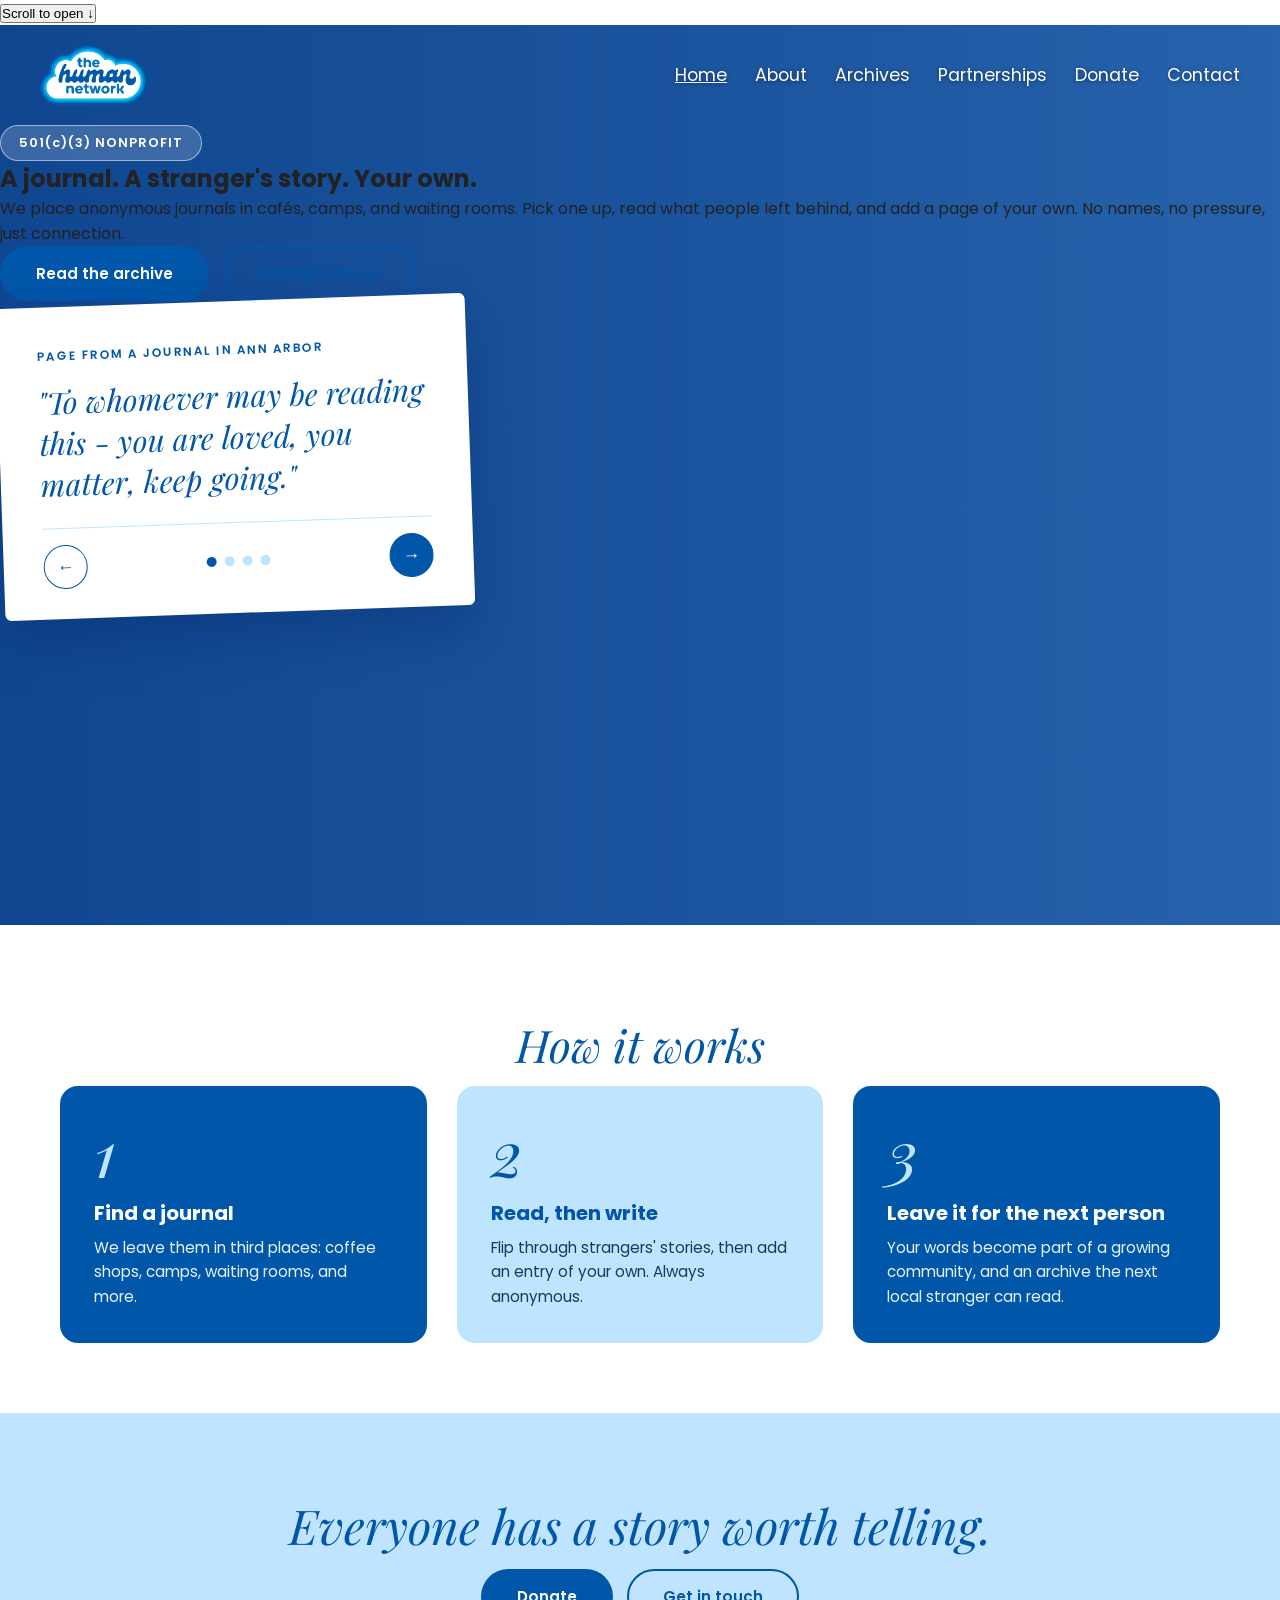
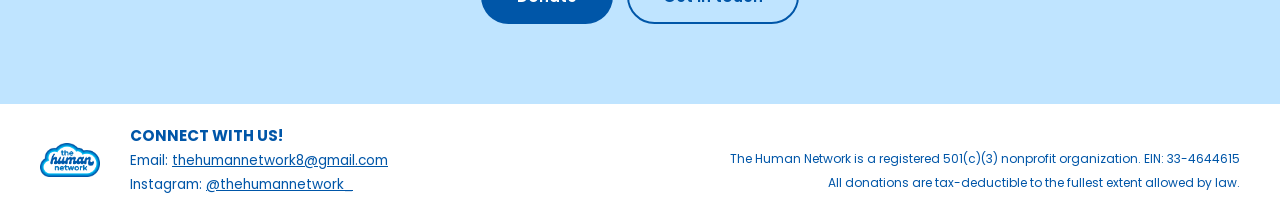
==== commit fbf42bf3: "Enhance index.html with preload and intro script Added preload for journal image and intro script." ====
--- a/index.html
+++ b/index.html
@@ -7,10 +7,21 @@
 
   <link rel="preconnect" href="https://fonts.googleapis.com">
   <link href="https://fonts.googleapis.com/css2?family=Playfair+Display:ital@0;1&family=Poppins:wght@400;500;600&display=swap" rel="stylesheet">
+  <link rel="preload" as="image" href="assets/journal-collage.jpg">
+  <script>
+    (function () {
+      var r = document.documentElement, seen = false;
+      try { seen = sessionStorage.getItem('thnIntroSeen') === '1'; } catch (e) {}
+      if (!seen) r.classList.add('intro-lock');
+    })();
+  </script>
   <link rel="stylesheet" href="style.css">
 </head>
 <body>
-
+<div id="intro">
+  <div id="introBase"></div>
+  <button class="intro-hint" id="introHint" aria-label="Scroll to enter the site">Scroll to open &#8595;</button>
+</div>
   <section class="home-hero">
     <nav class="navbar">
       <a href="index.html" class="logo-link">
@@ -26,28 +37,32 @@
         <li><a href="contact.html">Contact</a></li>
       </ul>
     </nav>
-
-    <div class="home-hero-inner">
-      <div class="home-hero-text">
-        <span class="eyebrow">501(c)(3) NONPROFIT</span>
-        <h1>A local stranger's story. Your own reflection. The next person's reminder.</h1>
-        <p>We place anonymous journals in community spaces inviting people to pick one up, read what people left behind, and add a page of your own. No names, no pressure, just authentic connection.</p>
-        <div class="hero-buttons">
-          <a href="archives.html" class="btn btn-white">Read the archive</a>
-          <a href="partnerships.html" class="btn btn-outline">Partner with us</a>
+  
+    <div class="hero-stage">
+      <div class="book">
+        <img class="book-img" src="assets/open-book.png" alt="">
+  
+        <div class="book-page book-left">
+          <span class="eyebrow">501(c)(3) NONPROFIT</span>
+          <h1>A journal. A stranger's story. Your own.</h1>
+          <p>We place anonymous journals in cafés, camps, and waiting rooms. Pick one up, read what people left behind, and add a page of your own. No names, no pressure, just connection.</p>
+          <div class="hero-buttons">
+            <a href="archives.html" class="btn btn-blue">Read the archive</a>
+            <a href="partnerships.html" class="btn btn-blue-outline">Partner with us</a>
+          </div>
         </div>
-      </div>
-
-      <div class="quote-card-wrap">
-        <div class="quote-card">
-          <div class="quote-inner" id="quoteInner">
-            <p class="quote-label" id="quoteLabel"></p>
-            <blockquote id="quoteText"></blockquote>
-          </div>
-          <div class="quote-controls">
-            <button class="quote-arrow" id="prevQuote" aria-label="Previous quote">&#8592;</button>
-            <div class="quote-dots" id="quoteDots"></div>
-            <button class="quote-arrow filled" id="nextQuote" aria-label="Next quote">&#8594;</button>
+  
+        <div class="book-page book-right">
+          <div class="quote-card">
+            <div class="quote-inner" id="quoteInner">
+              <p class="quote-label" id="quoteLabel"></p>
+              <blockquote id="quoteText"></blockquote>
+            </div>
+            <div class="quote-controls">
+              <button class="quote-arrow" id="prevQuote" aria-label="Previous quote">&#8592;</button>
+              <div class="quote-dots" id="quoteDots"></div>
+              <button class="quote-arrow filled" id="nextQuote" aria-label="Next quote">&#8594;</button>
+            </div>
           </div>
         </div>
       </div>
--- a/style.css
+++ b/style.css
@@ -1001,16 +1001,41 @@
   .home-cta { padding: 60px 24px; }
 
   /* About */
-  .about-hero { padding: 24px 24px 50px; gap: 30px; }
-  .about-hero-image, .about-hero-text { min-width: 0; }
+  .about-hero {
+    flex-direction: column;
+    align-items: stretch;
+    padding: 24px 24px 50px;
+    gap: 30px;
+  }
+  .about-hero-image,
+  .about-hero-text {
+    flex: none;
+    width: 100%;
+    min-width: 0;
+  }
   .about-hero-text p { font-size: 1.05rem; }
   .pink-heading { font-size: 1.7rem; }
   .our-story { padding: 50px 20px; }
   .our-story h2 { font-size: 2rem; }
-  .story-card { min-width: 0; padding: 24px; }
+  .story-grid {
+    flex-direction: column;
+    align-items: center;
+  }
+  .story-card {
+    flex: none;
+    width: 100%;
+    max-width: 420px;
+    min-width: 0;
+    padding: 24px;
+  }
+  .story-card img {
+    width: 140px;
+    height: 140px;
+    flex-shrink: 0;
+  }
   .resources { padding: 50px 20px; }
   .resources h2 { font-size: 1.8rem; }
-
+  
   /* Archives */
   .archives-header h1 { font-size: 2.4rem; }
   .archives-grid { padding: 20px 20px 0; }
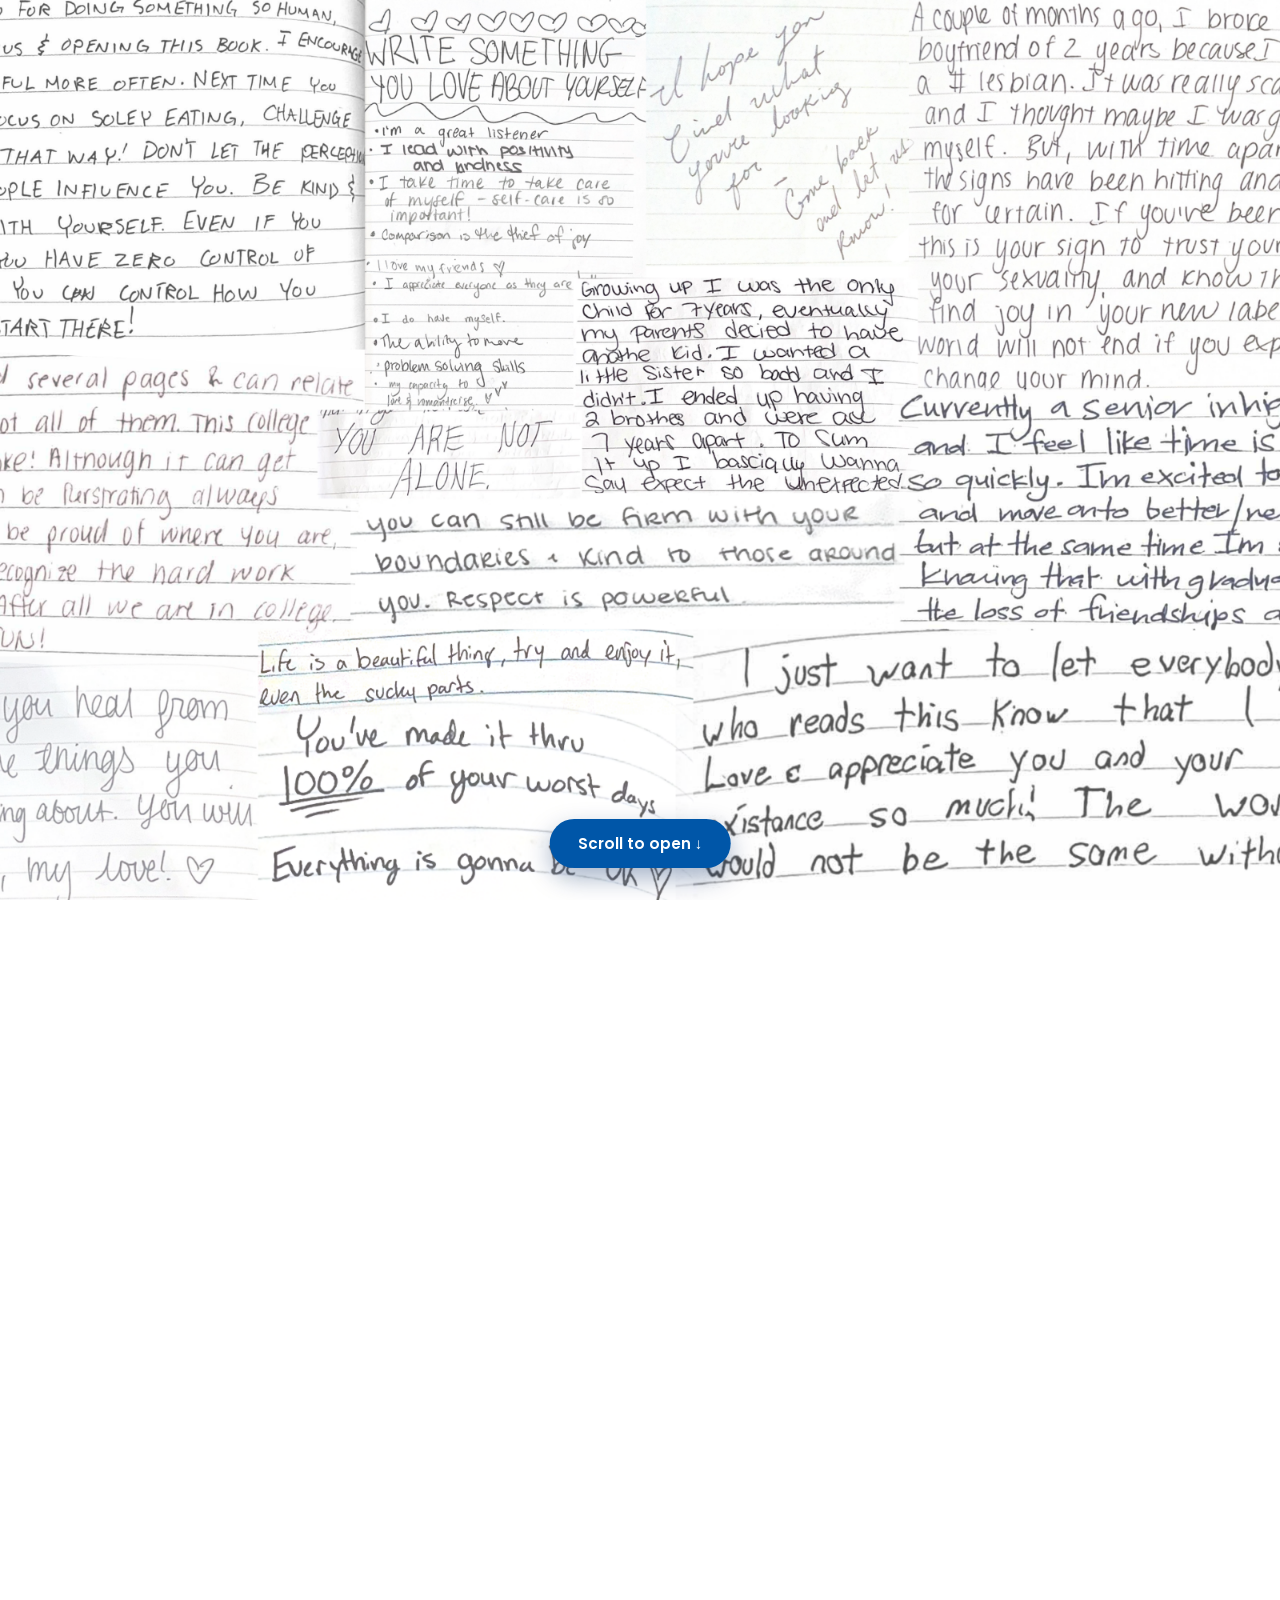
==== commit ef6b8da3: "Simplify intro-lock script in index.html Replaced the intro-lock script with a simpler version." ====
--- a/index.html
+++ b/index.html
@@ -7,14 +7,9 @@
 
   <link rel="preconnect" href="https://fonts.googleapis.com">
   <link href="https://fonts.googleapis.com/css2?family=Playfair+Display:ital@0;1&family=Poppins:wght@400;500;600&display=swap" rel="stylesheet">
+  
   <link rel="preload" as="image" href="assets/journal-collage.jpg">
-  <script>
-    (function () {
-      var r = document.documentElement, seen = false;
-      try { seen = sessionStorage.getItem('thnIntroSeen') === '1'; } catch (e) {}
-      if (!seen) r.classList.add('intro-lock');
-    })();
-  </script>
+  <script>document.documentElement.classList.add('intro-lock');</script>
   <link rel="stylesheet" href="style.css">
 </head>
 <body>
--- a/style.css
+++ b/style.css
@@ -1075,3 +1075,188 @@
   .footer-row p { flex: none; }
   .footer-row .legal { text-align: left; }
 }
+
+/* INTRO: collage that crumples away */
+#intro { display: none; }
+html.intro-lock #intro {
+  display: block;
+  position: fixed;
+  inset: 0;
+  z-index: 1000;
+  overflow: hidden;
+}
+html.intro-lock,
+html.intro-lock body { overflow: hidden; }
+
+#introBase {
+  position: absolute;
+  inset: 0;
+  background: url('assets/journal-collage.jpg') center / cover no-repeat #f6f4ef;
+}
+.intro-hint {
+  position: absolute;
+  bottom: 32px;
+  left: 50%;
+  transform: translateX(-50%);
+  background: #0056a8;
+  color: white;
+  border: none;
+  border-radius: 30px;
+  padding: 13px 28px;
+  font-family: 'Poppins', sans-serif;
+  font-weight: 600;
+  font-size: 0.95rem;
+  cursor: pointer;
+  box-shadow: 0 10px 24px rgba(0, 40, 100, 0.35);
+  animation: hintBob 1.6s ease-in-out infinite;
+  transition: opacity 0.3s ease;
+}
+@keyframes hintBob {
+  0%, 100% { transform: translate(-50%, 0); }
+  50% { transform: translate(-50%, 6px); }
+}
+.shard { position: absolute; will-change: transform, opacity; }
+.shard .shade { position: absolute; inset: 0; opacity: 0; }
+
+/* HOME: open journal hero */
+.home-hero {
+  background:
+    linear-gradient(rgba(0, 70, 150, 0.25), rgba(0, 70, 150, 0.25)),
+    url('assets/quote-bg.jpg') center / cover no-repeat #2a67b0;
+}
+.hero-stage {
+  flex: 1;
+  display: flex;
+  align-items: center;
+  justify-content: center;
+  padding: 0 30px 40px;
+}
+.book {
+  position: relative;
+  width: min(1100px, 100%, calc((100vh - 140px) * 1.2708));
+  aspect-ratio: 1600 / 1259;
+  container-type: inline-size;
+}
+.book-img {
+  position: absolute;
+  inset: 0;
+  width: 100%;
+  height: 100%;
+  max-width: none;
+  filter: drop-shadow(0 28px 36px rgba(0, 30, 90, 0.45));
+}
+.book-page {
+  position: absolute;
+  top: 9.73%;
+  height: 80.54%;
+  width: 38%;
+  display: flex;
+  flex-direction: column;
+}
+.book-left { left: 7.25%; }
+.book-right { left: 54.75%; }
+
+/* Left page: label at the top, headline and text centered, buttons at the bottom */
+.book-left .eyebrow {
+  align-self: flex-start;
+  background: #bfe4ff;
+  border-color: transparent;
+  color: #0056a8;
+  font-size: 0.7rem;
+  font-size: clamp(0.6rem, 1.15cqw, 0.85rem);
+  padding: 6px 14px;
+}
+.book-left h1 {
+  font-family: 'Playfair Display', serif;
+  font-style: italic;
+  font-weight: 400;
+  font-size: 2.1rem;
+  font-size: clamp(1.6rem, 5cqw, 3.6rem);
+  line-height: 1.1;
+  color: #0056a8;
+  text-shadow: none;
+  margin: auto 0 0.45em;
+}
+.book-left p {
+  font-size: 1rem;
+  font-size: clamp(0.85rem, 1.75cqw, 1.25rem);
+  line-height: 1.65;
+  color: #1a3a5c;
+  text-shadow: none;
+  margin: 0 0 auto;
+}
+.book-left .hero-buttons { padding-top: 14px; }
+.book .btn {
+  padding: 0.75em 1.7em;
+  font-size: 0.85rem;
+  font-size: clamp(0.78rem, 1.45cqw, 1.05rem);
+}
+
+/* Right page: label at the top, quote centered, arrows at the bottom */
+.book .quote-card {
+  background: transparent;
+  box-shadow: none;
+  transform: none;
+  padding: 0;
+  max-width: none;
+  height: 100%;
+  display: flex;
+  flex-direction: column;
+}
+.book .quote-card .quote-inner {
+  flex: 1;
+  display: flex;
+  flex-direction: column;
+}
+.book .quote-label {
+  margin: 0;
+  font-size: 0.7rem;
+  font-size: clamp(0.62rem, 1.2cqw, 0.9rem);
+}
+.book .quote-card blockquote,
+.book .quote-card #quoteText {
+  font-size: 1.4rem;
+  font-size: clamp(1.15rem, 3cqw, 2.3rem);
+  margin: auto 0;
+}
+.book .quote-controls {
+  border-top: none;
+  padding-top: 0;
+}
+.book .quote-arrow {
+  border: none;
+  background: #bfe4ff;
+  color: #0056a8;
+  width: 44px;
+  height: 44px;
+  width: clamp(38px, 4.4cqw, 56px);
+  height: clamp(38px, 4.4cqw, 56px);
+}
+.book .quote-arrow.filled {
+  background: #0056a8;
+  color: white;
+}
+
+@media (max-width: 800px) {
+  .hero-stage { align-items: flex-start; padding: 0 18px 40px; }
+  .book { width: 100%; aspect-ratio: auto; container-type: normal; }
+  .book-img { display: none; }
+  .book-page {
+    position: static;
+    width: auto;
+    height: auto;
+    background: #f4f0e8;
+    border-radius: 8px;
+    padding: 28px 24px;
+    margin-bottom: 18px;
+    box-shadow: 0 16px 30px rgba(0, 30, 90, 0.3);
+  }
+  .book-left h1 { font-size: 2.1rem; margin: 14px 0 12px; }
+  .book-left p { font-size: 1rem; margin: 0 0 18px; }
+  .book .btn { font-size: 0.9rem; padding: 12px 26px; }
+  .book .quote-card { height: auto; }
+  .book .quote-card .quote-inner { flex: none; }
+  .book .quote-card blockquote,
+  .book .quote-card #quoteText { font-size: 1.35rem; margin: 12px 0 20px; }
+  .book .quote-arrow { width: 44px; height: 44px; }
+}
